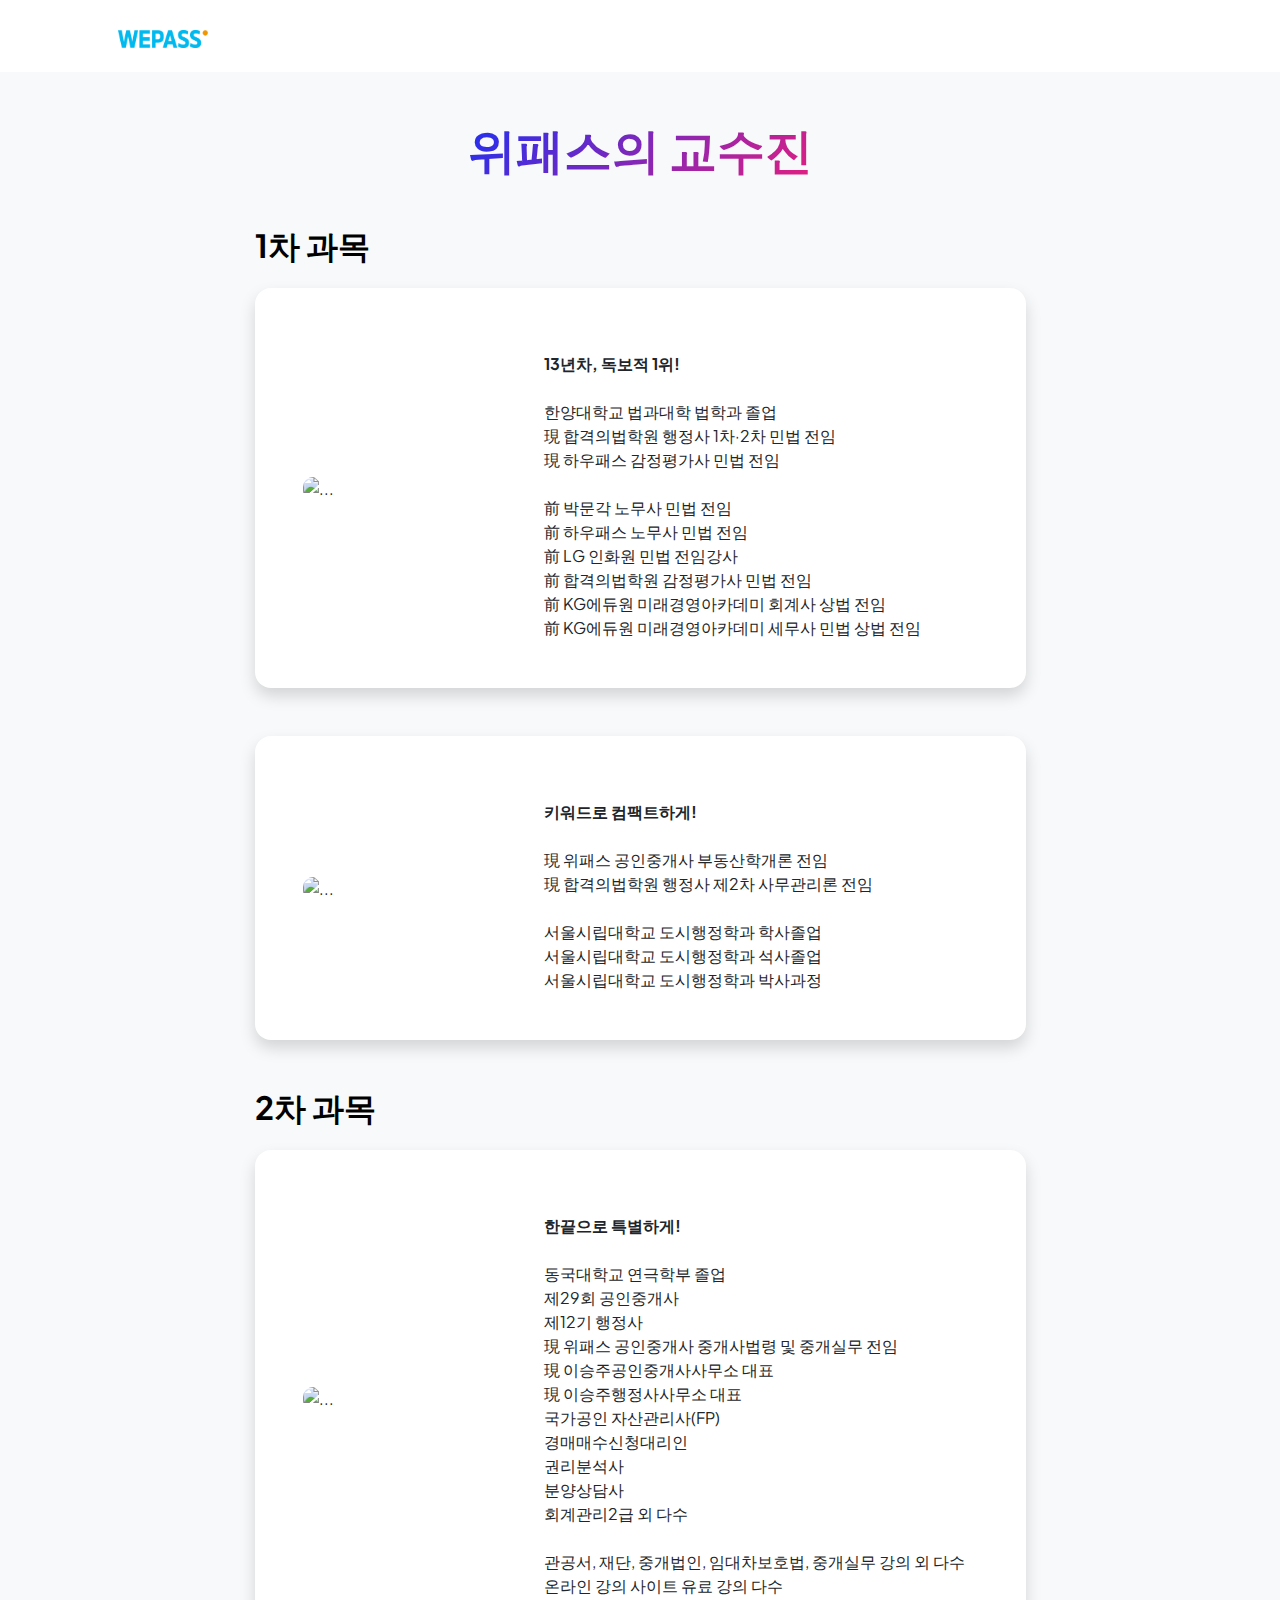
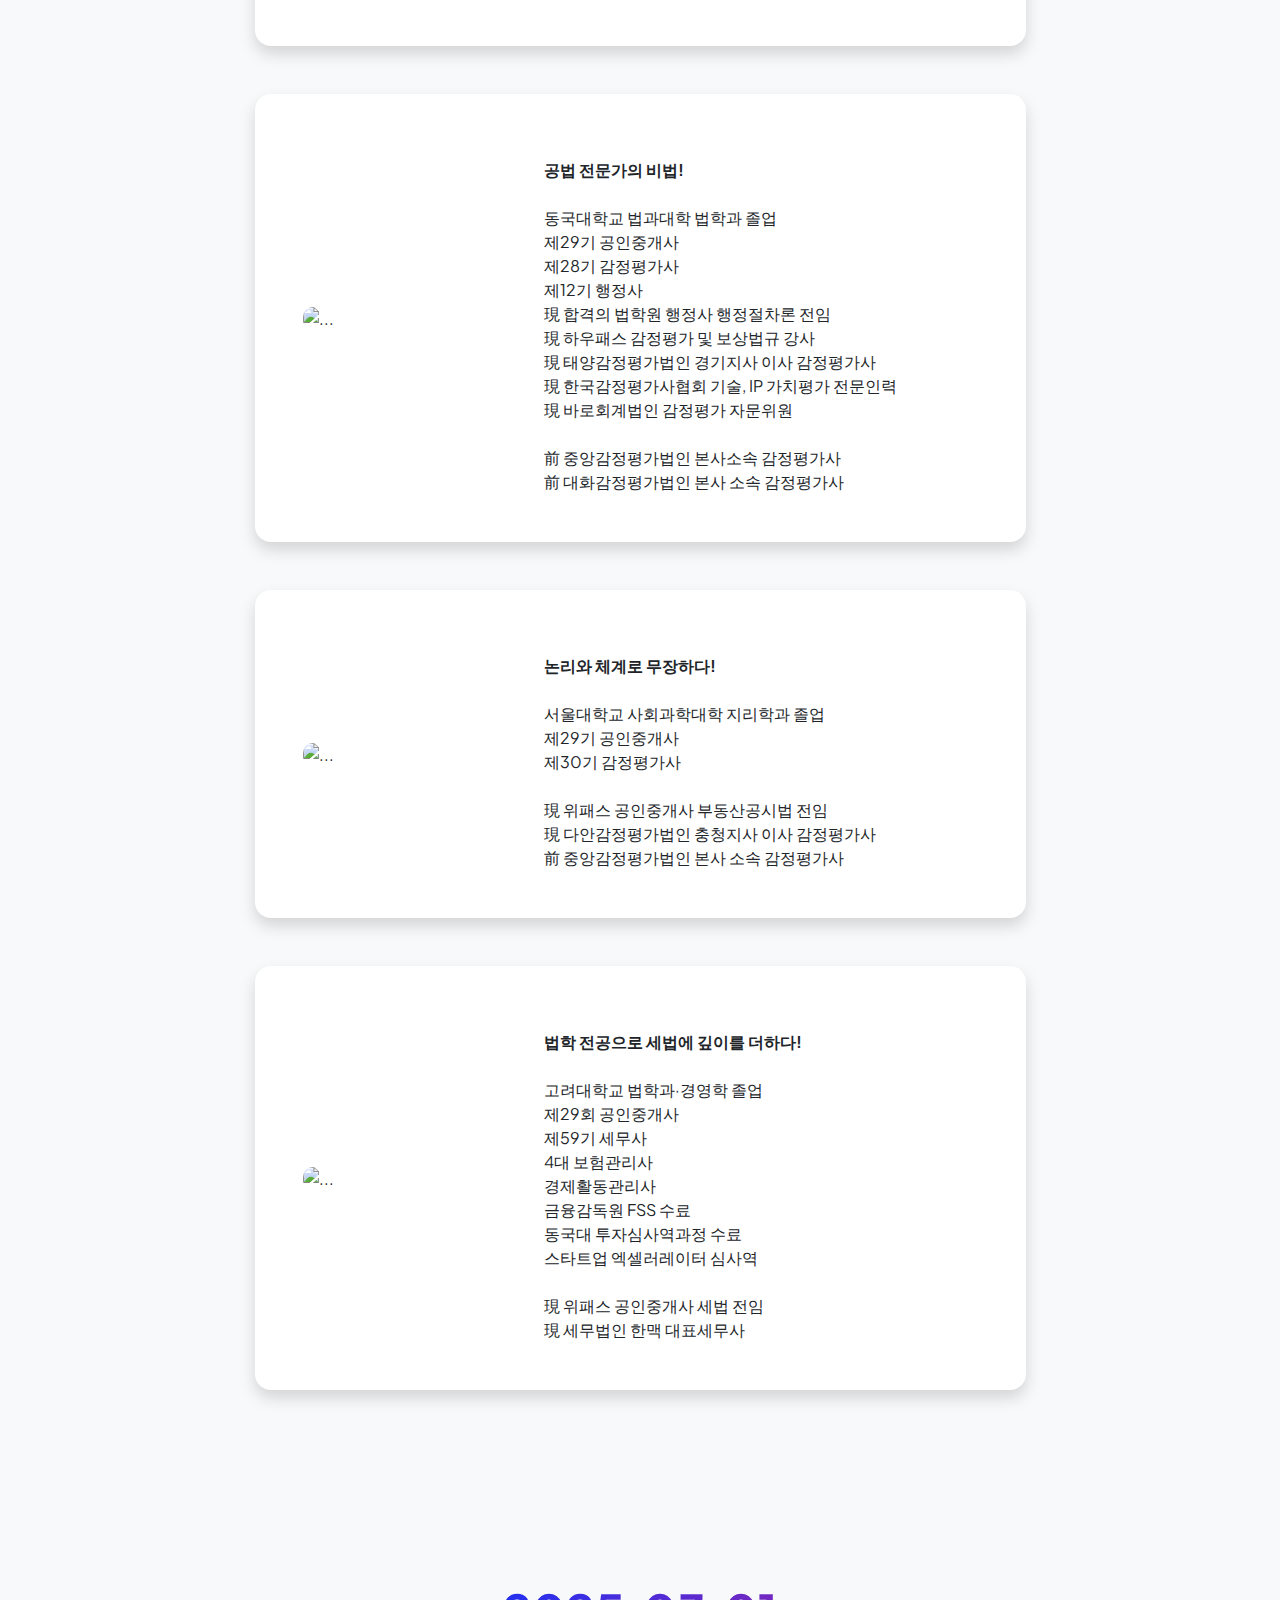
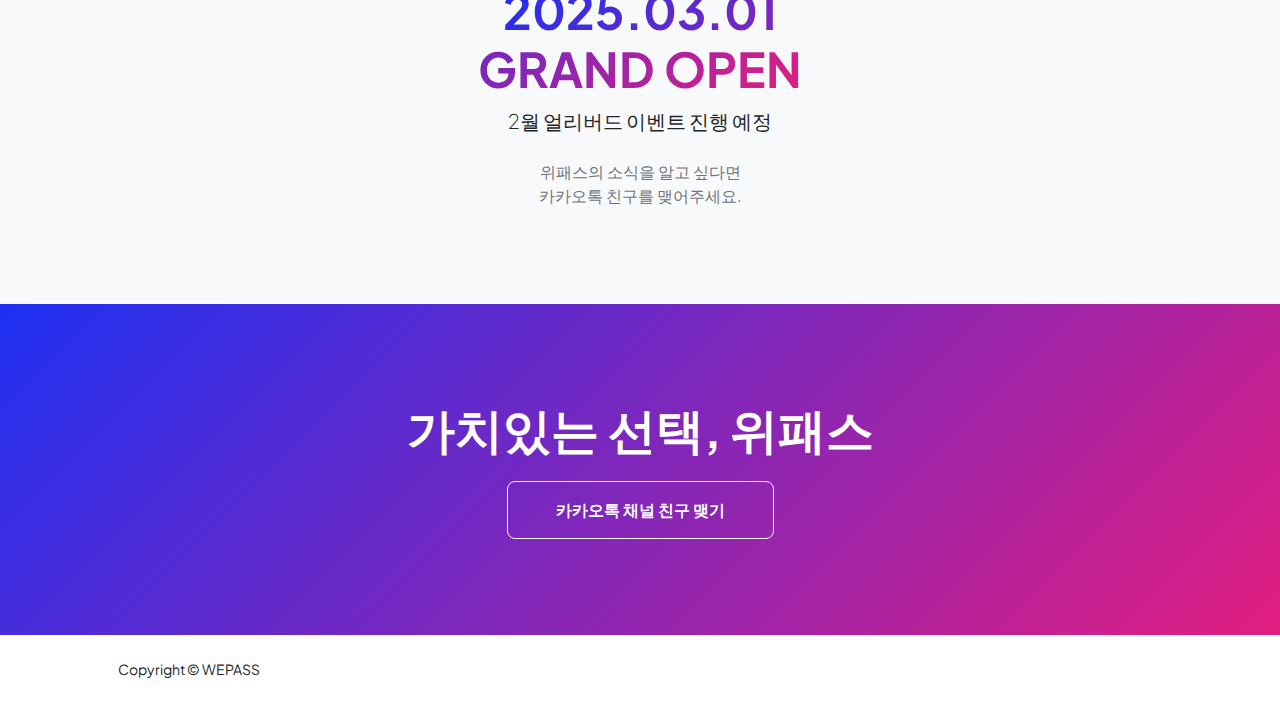
==== projects.html @ 242ecf9f "Add files via upload" ====
<!DOCTYPE html>
<html lang="en">
    <head>
        <meta charset="utf-8" />
        <meta name="viewport" content="width=device-width, initial-scale=1, shrink-to-fit=no" />
        <meta name="description" content="" />
        <meta name="author" content="" />
        <title>위패스 공인중개사  - 교수진</title>
        <!-- Favicon-->
        <link rel="icon" type="image/x-icon" href="assets/favicon.ico" />
        <!-- Custom Google font-->
        <link rel="preconnect" href="https://fonts.googleapis.com" />
        <link rel="preconnect" href="https://fonts.gstatic.com" crossorigin />
        <link href="https://fonts.googleapis.com/css2?family=Plus+Jakarta+Sans:wght@100;200;300;400;500;600;700;800;900&amp;display=swap" rel="stylesheet" />
        <!-- Bootstrap icons-->
        <link href="https://cdn.jsdelivr.net/npm/bootstrap-icons@1.8.1/font/bootstrap-icons.css" rel="stylesheet" />
        <!-- Core theme CSS (includes Bootstrap)-->
        <link href="css/styles.css" rel="stylesheet" />
    </head>
    <body class="d-flex flex-column h-100 bg-light">
        <main class="flex-shrink-0">
            <!-- Navigation-->
            <nav class="navbar navbar-expand-lg navbar-light bg-white py-3">
                <div class="container px-5">
                    <a class="navbar-brand" href="index.html"><img class="profile-img" style="width:10vh;" src="assets/logo.png" alt="WEPASS" /></a>
                 </div>
            </nav>
            <!-- Page Content-->
            <div class="container px-5 my-5">
                <div class="text-center mb-5">
                    <h1 class="display-5 fw-bolder mb-0"><span class="text-gradient d-inline">위패스의 교수진</span></h1>
                </div>
                <div class="row gx-5 justify-content-center">
                    <div class="col-lg-11 col-xl-9 col-xxl-8">
                        <!-- Experience Section-->
                        <section>
                            <div class="d-flex align-items-center justify-content-between mb-4">
                                <h2 class="text-primary fw-bolder mb-0"><span style="color:black;">1차 과목</span></h2>
                             </div>
                            <!-- Experience Card 1-->
                            <div class="card shadow border-0 rounded-4 mb-5">
                                <div class="card-body p-5">
                                    <div class="row align-items-center gx-5">
                                        <div class="col text-center text-lg-start mb-4 mb-lg-0">
						<a class="navbar-brand" href="https://blog.naver.com/wepass1/223716460496"><img class="col-lg-8" style="width:100%; border-radius:10px;" src="assets/1.png" alt="..." /></a>
                                        </div>
                                        <div class="col-lg-8" style="padding-top:1em;"><div><span style="font-weight:bold;">13년차, 독보적 1위!</span><br/><br/>

한양대학교 법과대학 법학과 졸업<br/>

現 합격의법학원 행정사 1차·2차 민법 전임<br/>

現 하우패스 감정평가사 민법 전임<br/>

​<br/>

前 박문각 노무사 민법 전임<br/>

前 하우패스 노무사 민법 전임<br/>

前 LG 인화원 민법 전임강사<br/>

前 합격의법학원 감정평가사 민법 전임<br/>

前 KG에듀원 미래경영아카데미 회계사 상법 전임<br/>

前 KG에듀원 미래경영아카데미 세무사 민법 상법 전임<br/>
</div></div>
                                    </div>
                                </div>
                            </div>
                            <!-- Experience Card 2-->
                            <div class="card shadow border-0 rounded-4 mb-5">
                                <div class="card-body p-5">
                                    <div class="row align-items-center gx-5">
                                        <div class="col text-center text-lg-start mb-4 mb-lg-0">
						<a class="navbar-brand" href="https://blog.naver.com/wepass1/223717579538"><img class="col-lg-8" style="width:100%; border-radius:10px;" src="assets/2.png" alt="..." /></a>
                                        </div>
                                        <div class="col-lg-8" style="padding-top:1em;"><div><span style="font-weight:bold;">키워드로 컴팩트하게!</span><br/><br/>

現 위패스 공인중개사 부동산학개론 전임<br/>

現 합격의법학원 행정사 제2차 사무관리론 전임<br/>

​<br/>

서울시립대학교 도시행정학과 학사졸업<br/>

서울시립대학교 도시행정학과 석사졸업<br/>

서울시립대학교 도시행정학과 박사과정<br/>
</div></div>
                                    </div>
                                </div>
                            </div>

			</section>
                        <!-- Education Section-->
                        <section>
                            <h2 class="text-secondary fw-bolder mb-4"><span style="color:black;">2차 과목</span></h2>
                            <!-- Education Card 3-->
                                                        <div class="card shadow border-0 rounded-4 mb-5">
                                <div class="card-body p-5">
                                    <div class="row align-items-center gx-5">
                                        <div class="col text-center text-lg-start mb-4 mb-lg-0">
						<a class="navbar-brand" href="https://blog.naver.com/wepass1/223724054515"><img class="col-lg-8" style="width:100%; border-radius:10px;" src="assets/3.png" alt="..." /></a>
                                       </div>
                                        <div class="col-lg-8" style="padding-top:1em; margin:auto;"><div><span style="font-weight:bold;">한끝으로 특별하게!</span><br/><br/>

동국대학교 연극학부 졸업<br/>
제29회 공인중개사<br/>
제12기 행정사<br/>
​現 위패스 공인중개사 중개사법령 및 중개실무 전임<br/>
現 이승주공인중개사사무소 대표<br/>
現 이승주행정사사무소 대표<br/>
국가공인 자산관리사(FP)<br/>
경매매수신청대리인<br/>
권리분석사<br/>
분양상담사<br/>
회계관리2급 외 다수<br/>
<br/>
관공서, 재단, 중개법인, 임대차보호법, 중개실무 강의 외 다수<br/>
온라인 강의 사이트 유료 강의 다수<br/>
</div></div>
                                    </div>
                                </div>
                            </div>

                            <!-- Education Card 4-->
                                                       <div class="card shadow border-0 rounded-4 mb-5">
                                <div class="card-body p-5">
                                    <div class="row align-items-center gx-5">
                                        <div class="col text-center text-lg-start mb-4 mb-lg-0">
						<a class="navbar-brand" href="https://blog.naver.com/wepass1/223724667211"><img class="col-lg-8" style="width:100%; border-radius:10px;" src="assets/4.png" alt="..." /></a>
                                       </div>
                                        <div class="col-lg-8" style="padding-top:1em; margin:auto;"><div><span style="font-weight:bold;">공법 전문가의 비법!</span><br/><br/>
동국대학교 법과대학 법학과 졸업<br/>
제29기 공인중개사<br/>
제28기 감정평가사<br/>
제12기 행정사<br/>
現 합격의 법학원 행정사 행정절차론 전임<br/>
現 하우패스 감정평가 및 보상법규 강사<br/>
現 태양감정평가법인 경기지사 이사 감정평가사<br/>
現 한국감정평가사협회 기술, IP 가치평가 전문인력<br/>
現 바로회계법인 감정평가 자문위원<br/>
<br/>
前 중앙감정평가법인 본사소속 감정평가사<br/>
前 대화감정평가법인 본사 소속 감정평가사<br/>
</div></div>
                                    </div>
                                </div>
                            </div>

				<!-- Education Card 5-->
                                                        <div class="card shadow border-0 rounded-4 mb-5">
                                <div class="card-body p-5">
                                    <div class="row align-items-center gx-5">
                                        <div class="col text-center text-lg-start mb-4 mb-lg-0">
						<a class="navbar-brand" href="https://blog.naver.com/wepass1/223710512218"><img class="col-lg-8" style="width:100%; border-radius:10px;" src="assets/5.png" alt="..." /></a>
                                        </div>
                                        <div class="col-lg-8" style="padding-top:1em; margin:auto;"><div><span style="font-weight:bold;">논리와 체계로 무장하다!</span><br/><br/>

서울대학교 사회과학대학 지리학과 졸업<br/>
제29기 공인중개사<br/>
제30기 감정평가사<br/>
<br/>
現 위패스 공인중개사 부동산공시법 전임<br/>
現 다안감정평가법인 충청지사 이사 감정평가사<br/>
前 중앙감정평가법인 본사 소속 감정평가사<br/>
</div></div>
                                    </div>
                                </div>
                            </div>

                            <!-- Education Card 6-->
                            <div class="card shadow border-0 rounded-4 mb-5">
                                <div class="card-body p-5">
                                    <div class="row align-items-center gx-5">
                                        <div class="col text-center text-lg-start mb-4 mb-lg-0">
						<a class="navbar-brand" href="https://blog.naver.com/wepass1/223710512218"><img class="col-lg-8" style="width:100%; border-radius:10px;" src="assets/6.png" alt="..." /></a>
                                        </div>
                                        <div class="col-lg-8" style="padding-top:1em;"><div><span style="font-weight:bold;">법학 전공으로 세법에 깊이를 더하다!</span><br/><br/>
고려대학교 법학과·경영학 졸업<br/>
제29회 공인중개사<br/>
제59기 세무사<br/>
4대 보험관리사<br/>
경제활동관리사<br/>
금융감독원 FSS 수료<br/>
동국대 투자심사역과정 수료<br/>
스타트업 엑셀러레이터 심사역<br/>
<br/>
現 위패스 공인중개사 세법 전임<br/>
現 세무법인 한맥 대표세무사<br/>
</div></div>
                                    </div>
                                </div>
                            </div>

</main>
			<!-- About Section-->
			<section class="bg-light py-5">
				<div class="container px-5">
					<div class="row gx-5 justify-content-center">
						<div class="col-xxl-8">
							<div class="text-center my-5">
								<h2 class="display-5 fw-bolder">
									<span class="text-gradient d-inline">
										2025.03.01<br />
										GRAND OPEN
									</span>
								</h2>
								<p class="lead fw-light mb-4">2월 얼리버드 이벤트 진행 예정</p>
								<p class="text-muted">
									위패스의 소식을 알고 싶다면<br />
									카카오톡 친구를 맺어주세요.
								</p>
							</div>
						</div>
					</div>
				</div>
			</section>
			</section>
			<!-- Call to action section-->
			<section class="py-5 bg-gradient-primary-to-secondary text-white">
				<div class="container px-5 my-5">
					<div class="text-center">
						<h2 class="display-4 fw-bolder mb-4">가치있는 선택, 위패스</h2>
						<a class="btn btn-outline-light btn-lg px-5 py-3 fs-6 fw-bolder" href="https://pf.kakao.com/_xgbrjn">카카오톡 채널 친구 맺기</a>
					</div>
				</div>
			</section>

        <!-- Footer-->
        <footer class="bg-white py-4 mt-auto">
            <div class="container px-5">
                <div class="row align-items-center justify-content-between flex-column flex-sm-row">
                    <div class="col-auto"><div class="small m-0">Copyright &copy; WEPASS</div></div>
                    </div>
            </div>
        </footer>
        <!-- Bootstrap core JS-->
        <script src="https://cdn.jsdelivr.net/npm/bootstrap@5.2.3/dist/js/bootstrap.bundle.min.js"></script>
        <!-- Core theme JS-->
        <script src="js/scripts.js"></script>
    </body>
</html>
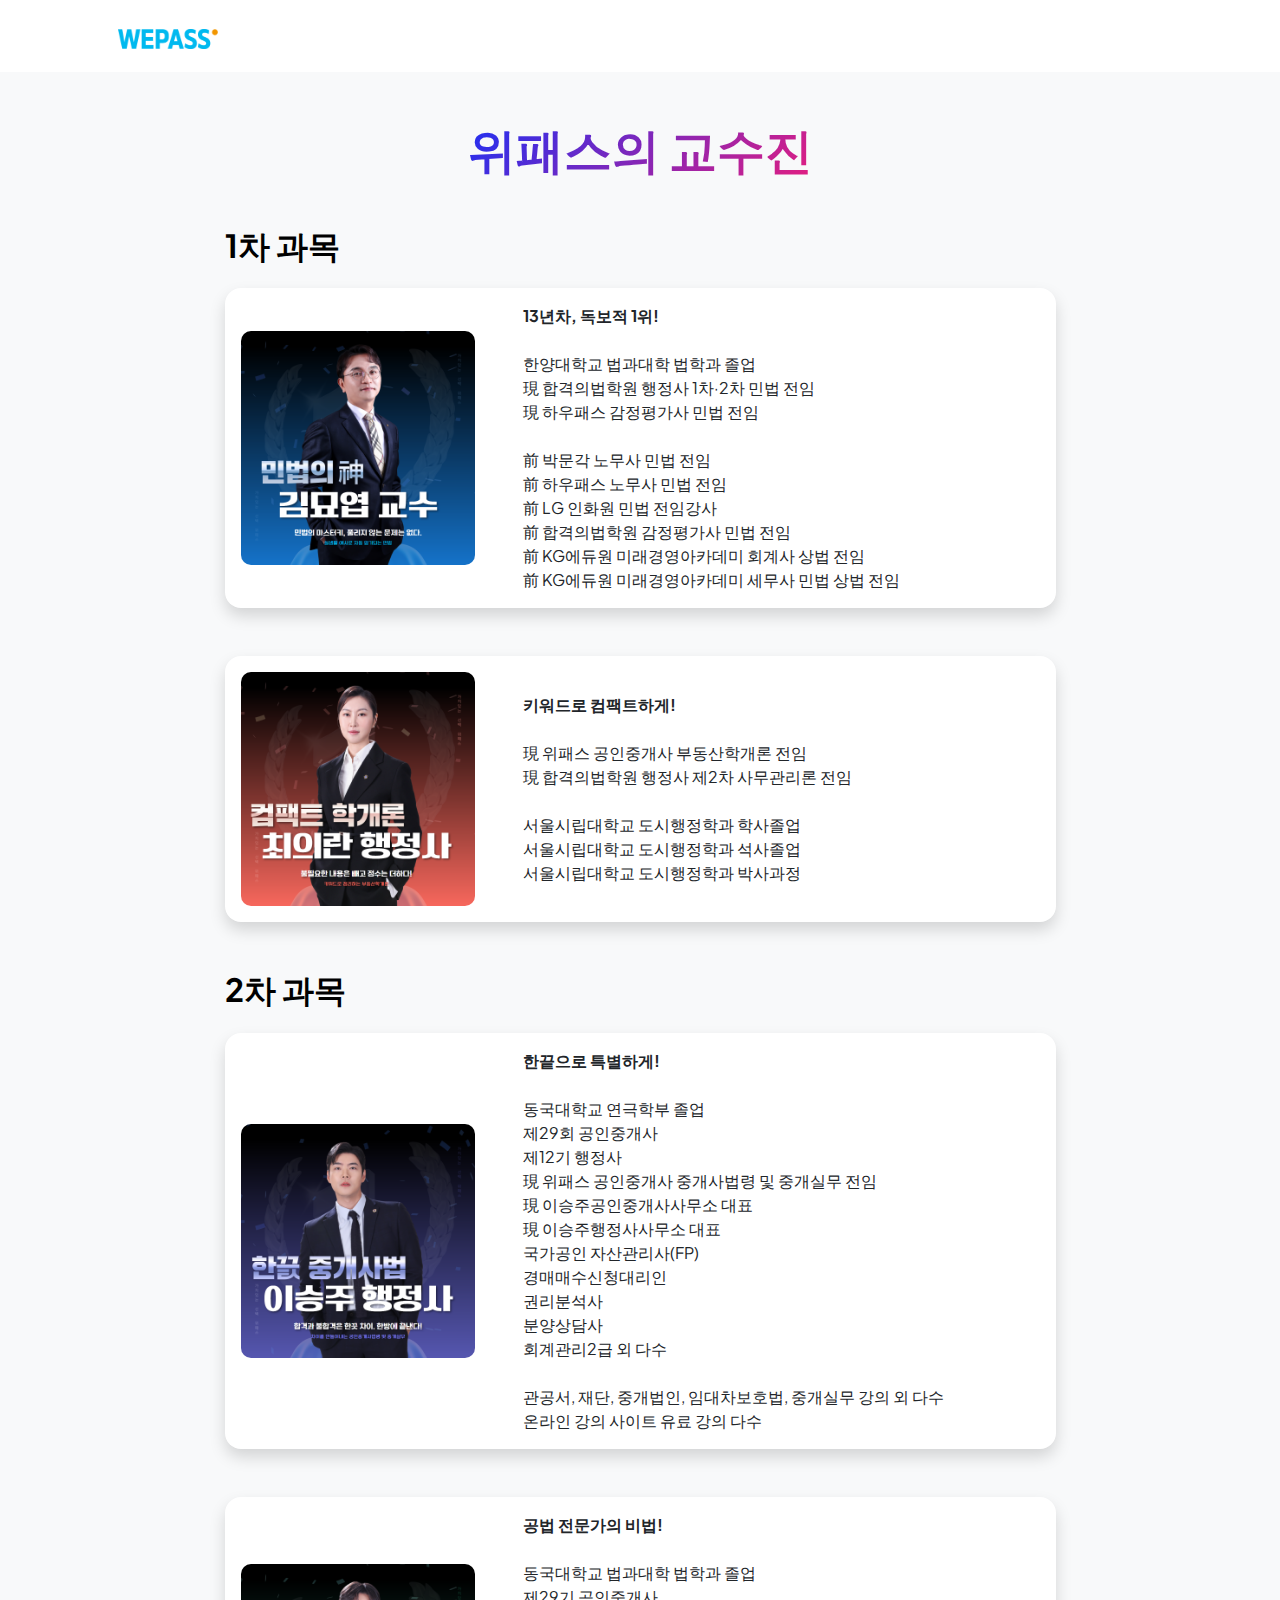
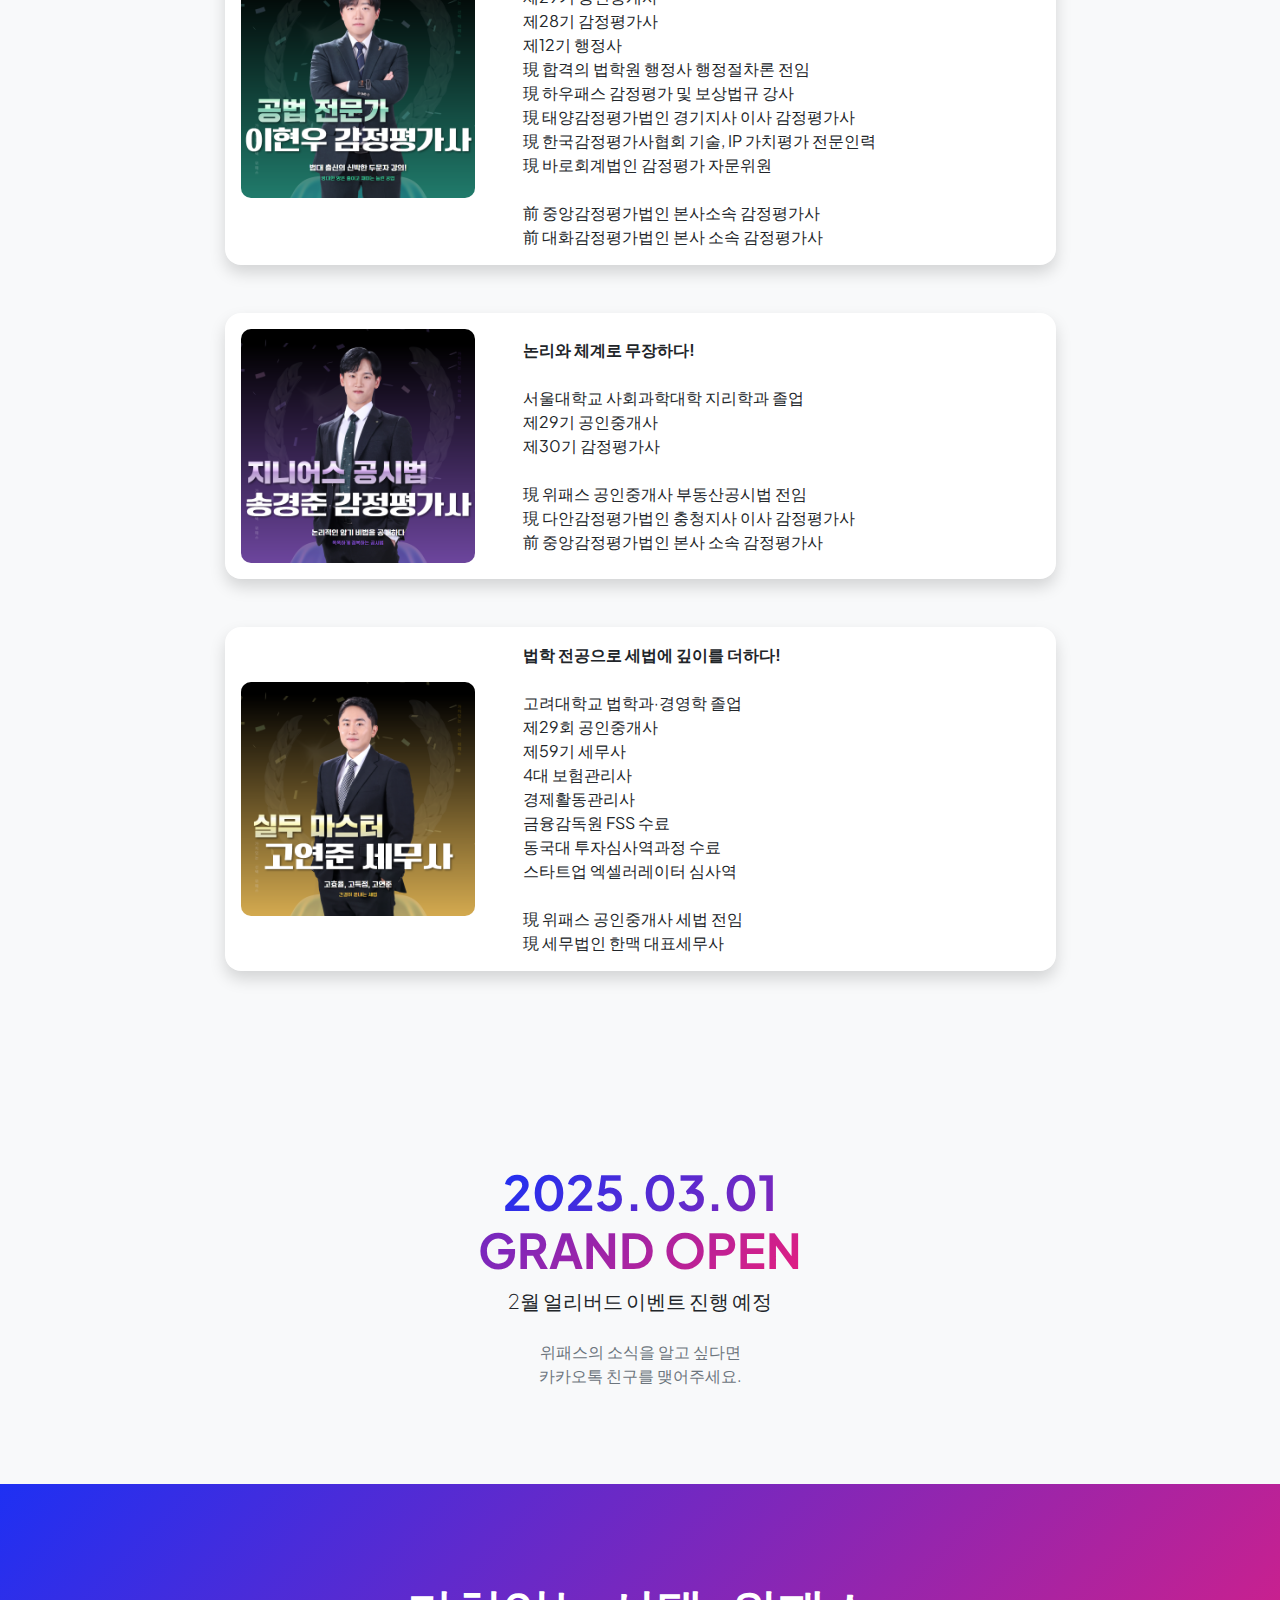
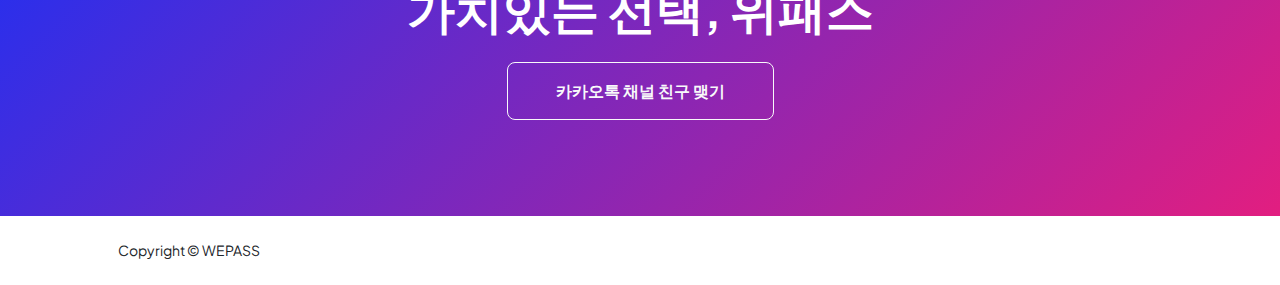
==== commit b13ef9bb: "Update projects.html" ====
--- a/projects.html
+++ b/projects.html
@@ -22,11 +22,11 @@
             <!-- Navigation-->
             <nav class="navbar navbar-expand-lg navbar-light bg-white py-3">
                 <div class="container px-5">
-                    <a class="navbar-brand" href="index.html"><img class="profile-img" style="width:10vh;" src="assets/logo.png" alt="WEPASS" /></a>
+                    <a class="navbar-brand" href="index.html"><img class="profile-img" style="width:100px;" src="assets/logo.png" alt="WEPASS" /></a>
                  </div>
             </nav>
             <!-- Page Content-->
-            <div class="container px-5 my-5">
+            <div class="container px-2 my-5">
                 <div class="text-center mb-5">
                     <h1 class="display-5 fw-bolder mb-0"><span class="text-gradient d-inline">위패스의 교수진</span></h1>
                 </div>
@@ -39,12 +39,12 @@
                              </div>
                             <!-- Experience Card 1-->
                             <div class="card shadow border-0 rounded-4 mb-5">
-                                <div class="card-body p-5">
-                                    <div class="row align-items-center gx-5">
-                                        <div class="col text-center text-lg-start mb-4 mb-lg-0">
+                                <div class="card-body p-3">
+                                    <div class="row align-items-center gx-5">
+                                        <div class="col text-center text-lg-start mb-4 mb-lg-0" >
 						<a class="navbar-brand" href="https://blog.naver.com/wepass1/223716460496"><img class="col-lg-8" style="width:100%; border-radius:10px;" src="assets/1.png" alt="..." /></a>
                                         </div>
-                                        <div class="col-lg-8" style="padding-top:1em;"><div><span style="font-weight:bold;">13년차, 독보적 1위!</span><br/><br/>
+                                        <div class="col-lg-8"><div><span style="font-weight:bold;">13년차, 독보적 1위!</span><br/><br/>
 
 한양대학교 법과대학 법학과 졸업<br/>
 
@@ -71,12 +71,12 @@
                             </div>
                             <!-- Experience Card 2-->
                             <div class="card shadow border-0 rounded-4 mb-5">
-                                <div class="card-body p-5">
+                                <div class="card-body p-3">
                                     <div class="row align-items-center gx-5">
                                         <div class="col text-center text-lg-start mb-4 mb-lg-0">
 						<a class="navbar-brand" href="https://blog.naver.com/wepass1/223717579538"><img class="col-lg-8" style="width:100%; border-radius:10px;" src="assets/2.png" alt="..." /></a>
                                         </div>
-                                        <div class="col-lg-8" style="padding-top:1em;"><div><span style="font-weight:bold;">키워드로 컴팩트하게!</span><br/><br/>
+                                        <div class="col-lg-8"><div><span style="font-weight:bold;">키워드로 컴팩트하게!</span><br/><br/>
 
 現 위패스 공인중개사 부동산학개론 전임<br/>
 
@@ -100,12 +100,12 @@
                             <h2 class="text-secondary fw-bolder mb-4"><span style="color:black;">2차 과목</span></h2>
                             <!-- Education Card 3-->
                                                         <div class="card shadow border-0 rounded-4 mb-5">
-                                <div class="card-body p-5">
+                                <div class="card-body p-3">
                                     <div class="row align-items-center gx-5">
                                         <div class="col text-center text-lg-start mb-4 mb-lg-0">
 						<a class="navbar-brand" href="https://blog.naver.com/wepass1/223724054515"><img class="col-lg-8" style="width:100%; border-radius:10px;" src="assets/3.png" alt="..." /></a>
                                        </div>
-                                        <div class="col-lg-8" style="padding-top:1em; margin:auto;"><div><span style="font-weight:bold;">한끝으로 특별하게!</span><br/><br/>
+                                        <div class="col-lg-8"><div><span style="font-weight:bold;">한끝으로 특별하게!</span><br/><br/>
 
 동국대학교 연극학부 졸업<br/>
 제29회 공인중개사<br/>
@@ -128,12 +128,12 @@
 
                             <!-- Education Card 4-->
                                                        <div class="card shadow border-0 rounded-4 mb-5">
-                                <div class="card-body p-5">
+                                <div class="card-body p-3">
                                     <div class="row align-items-center gx-5">
                                         <div class="col text-center text-lg-start mb-4 mb-lg-0">
 						<a class="navbar-brand" href="https://blog.naver.com/wepass1/223724667211"><img class="col-lg-8" style="width:100%; border-radius:10px;" src="assets/4.png" alt="..." /></a>
                                        </div>
-                                        <div class="col-lg-8" style="padding-top:1em; margin:auto;"><div><span style="font-weight:bold;">공법 전문가의 비법!</span><br/><br/>
+                                        <div class="col-lg-8"><div><span style="font-weight:bold;">공법 전문가의 비법!</span><br/><br/>
 동국대학교 법과대학 법학과 졸업<br/>
 제29기 공인중개사<br/>
 제28기 감정평가사<br/>
@@ -153,12 +153,12 @@
 
 				<!-- Education Card 5-->
                                                         <div class="card shadow border-0 rounded-4 mb-5">
-                                <div class="card-body p-5">
+                                <div class="card-body p-3">
                                     <div class="row align-items-center gx-5">
                                         <div class="col text-center text-lg-start mb-4 mb-lg-0">
 						<a class="navbar-brand" href="https://blog.naver.com/wepass1/223710512218"><img class="col-lg-8" style="width:100%; border-radius:10px;" src="assets/5.png" alt="..." /></a>
                                         </div>
-                                        <div class="col-lg-8" style="padding-top:1em; margin:auto;"><div><span style="font-weight:bold;">논리와 체계로 무장하다!</span><br/><br/>
+                                        <div class="col-lg-8" ><div><span style="font-weight:bold;">논리와 체계로 무장하다!</span><br/><br/>
 
 서울대학교 사회과학대학 지리학과 졸업<br/>
 제29기 공인중개사<br/>
@@ -174,12 +174,12 @@
 
                             <!-- Education Card 6-->
                             <div class="card shadow border-0 rounded-4 mb-5">
-                                <div class="card-body p-5">
+                                <div class="card-body p-3">
                                     <div class="row align-items-center gx-5">
                                         <div class="col text-center text-lg-start mb-4 mb-lg-0">
 						<a class="navbar-brand" href="https://blog.naver.com/wepass1/223710512218"><img class="col-lg-8" style="width:100%; border-radius:10px;" src="assets/6.png" alt="..." /></a>
                                         </div>
-                                        <div class="col-lg-8" style="padding-top:1em;"><div><span style="font-weight:bold;">법학 전공으로 세법에 깊이를 더하다!</span><br/><br/>
+                                        <div class="col-lg-8"><div><span style="font-weight:bold;">법학 전공으로 세법에 깊이를 더하다!</span><br/><br/>
 고려대학교 법학과·경영학 졸업<br/>
 제29회 공인중개사<br/>
 제59기 세무사<br/>
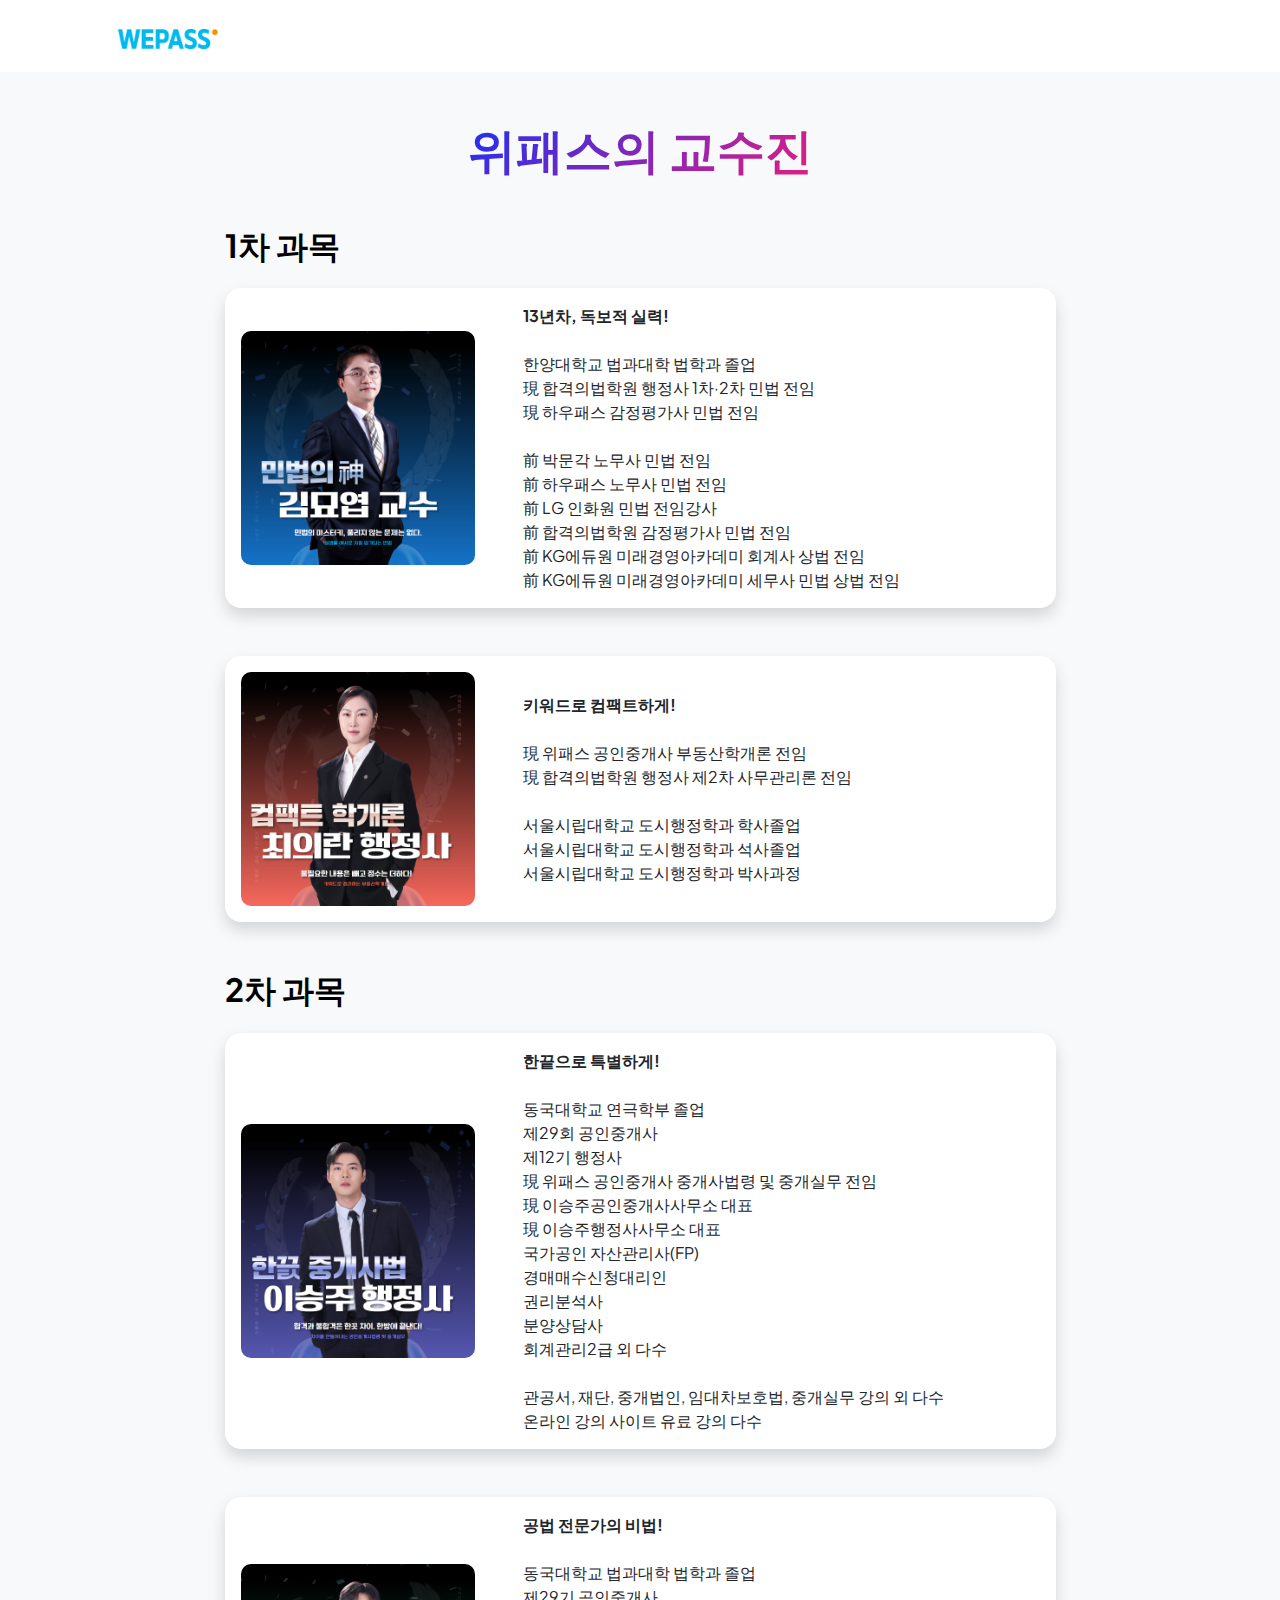
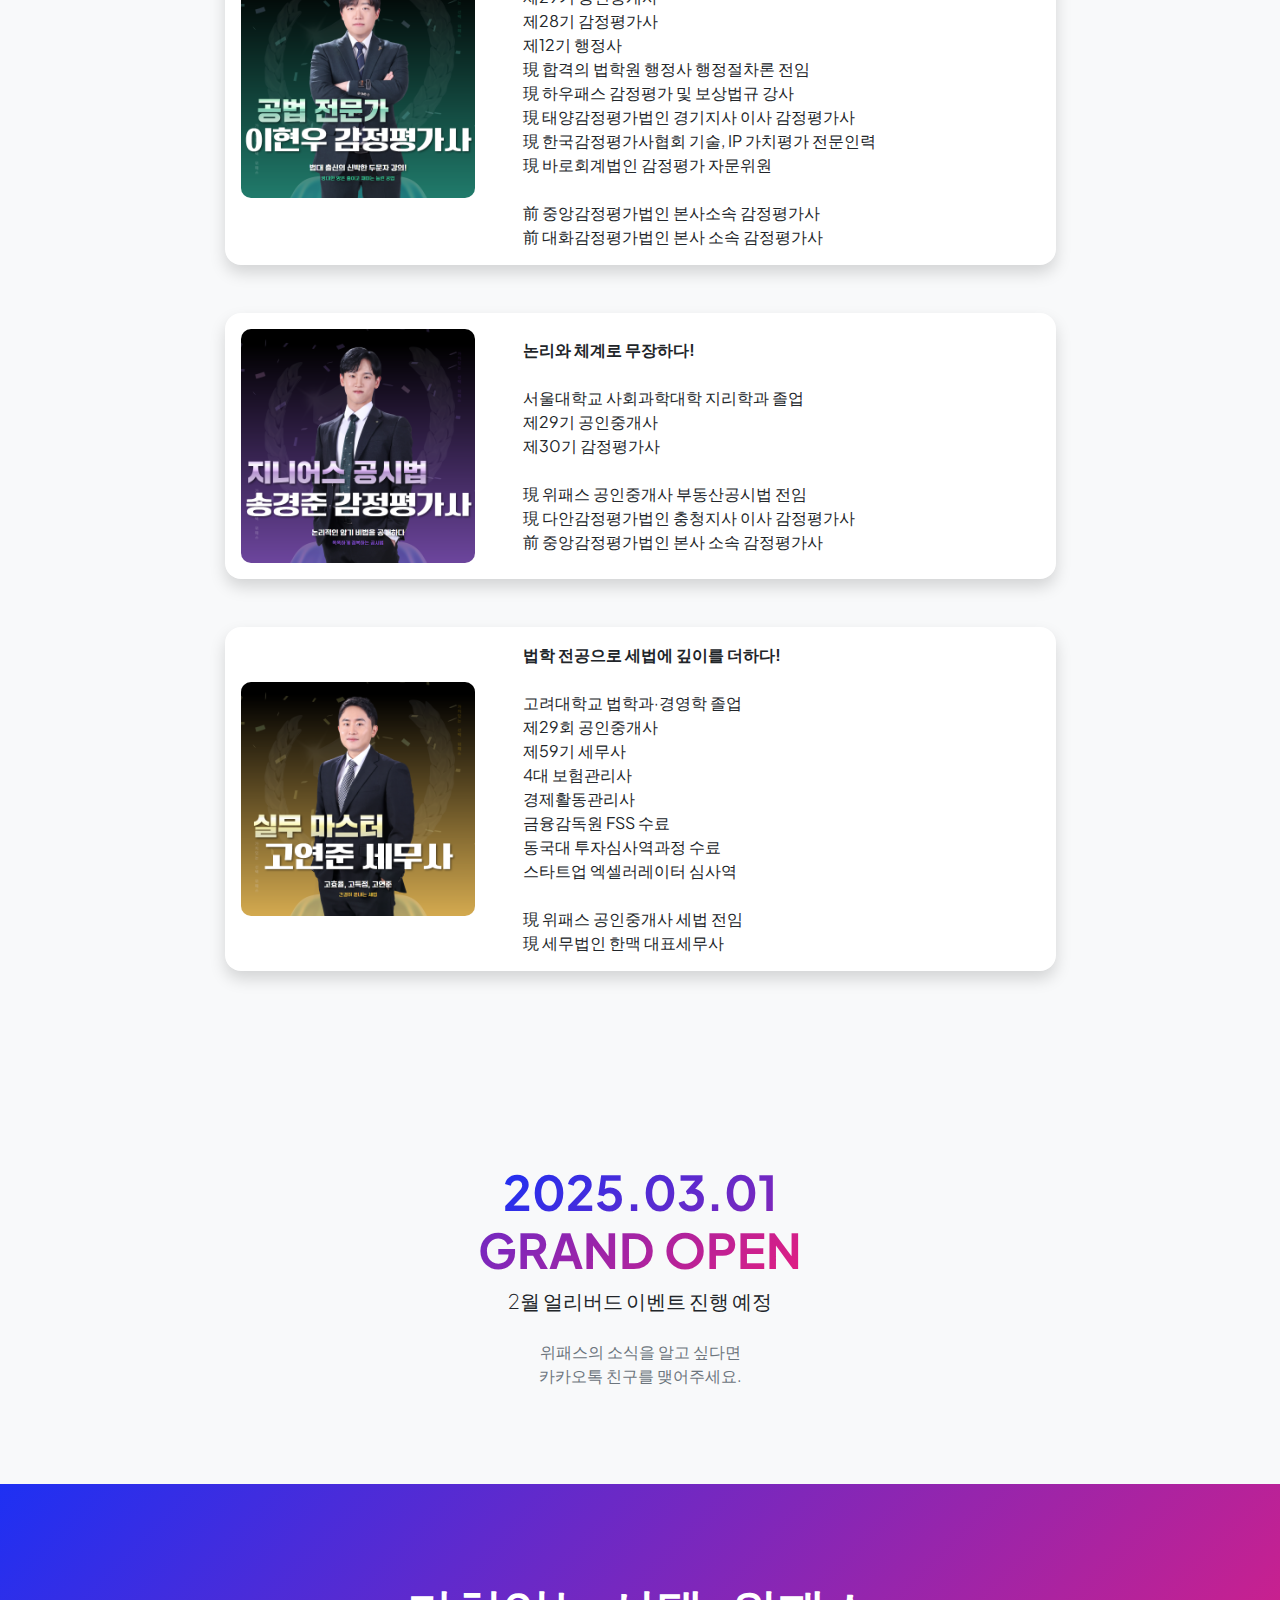
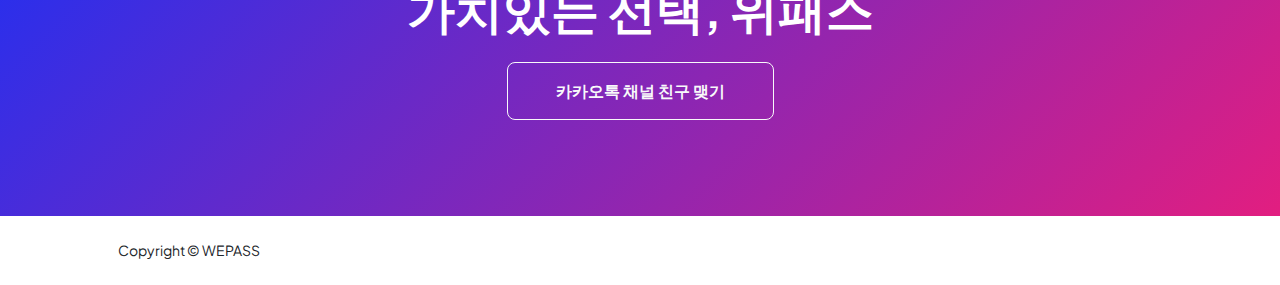
==== commit 4037e654: "Update projects.html" ====
--- a/projects.html
+++ b/projects.html
@@ -42,9 +42,9 @@
                                 <div class="card-body p-3">
                                     <div class="row align-items-center gx-5">
                                         <div class="col text-center text-lg-start mb-4 mb-lg-0" >
-						<a class="navbar-brand" href="https://blog.naver.com/wepass1/223716460496"><img class="col-lg-8" style="width:100%; border-radius:10px;" src="assets/1.png" alt="..." /></a>
-                                        </div>
-                                        <div class="col-lg-8"><div><span style="font-weight:bold;">13년차, 독보적 1위!</span><br/><br/>
+						<a class="navbar-brand" href="https://youtu.be/8TSNyWvG4LI?si=whwIjBsb_DcNNSyj"><img class="col-lg-8" style="width:100%; border-radius:10px;" src="assets/1.png" alt="..." /></a>
+                                        </div>
+                                        <div class="col-lg-8"><div><span style="font-weight:bold;">13년차, 독보적 실력!</span><br/><br/>
 
 한양대학교 법과대학 법학과 졸업<br/>
 
@@ -74,7 +74,7 @@
                                 <div class="card-body p-3">
                                     <div class="row align-items-center gx-5">
                                         <div class="col text-center text-lg-start mb-4 mb-lg-0">
-						<a class="navbar-brand" href="https://blog.naver.com/wepass1/223717579538"><img class="col-lg-8" style="width:100%; border-radius:10px;" src="assets/2.png" alt="..." /></a>
+						<a class="navbar-brand" href="https://youtu.be/_EjsX0vBxjg?si=1ht73JF7teDAW8g5"><img class="col-lg-8" style="width:100%; border-radius:10px;" src="assets/2.png" alt="..." /></a>
                                         </div>
                                         <div class="col-lg-8"><div><span style="font-weight:bold;">키워드로 컴팩트하게!</span><br/><br/>
 
@@ -103,7 +103,7 @@
                                 <div class="card-body p-3">
                                     <div class="row align-items-center gx-5">
                                         <div class="col text-center text-lg-start mb-4 mb-lg-0">
-						<a class="navbar-brand" href="https://blog.naver.com/wepass1/223724054515"><img class="col-lg-8" style="width:100%; border-radius:10px;" src="assets/3.png" alt="..." /></a>
+						<a class="navbar-brand" href="https://youtu.be/KTA5gavRssA?si=agRp_Cg_HA0YrkCO"><img class="col-lg-8" style="width:100%; border-radius:10px;" src="assets/3.png" alt="..." /></a>
                                        </div>
                                         <div class="col-lg-8"><div><span style="font-weight:bold;">한끝으로 특별하게!</span><br/><br/>
 
@@ -131,7 +131,7 @@
                                 <div class="card-body p-3">
                                     <div class="row align-items-center gx-5">
                                         <div class="col text-center text-lg-start mb-4 mb-lg-0">
-						<a class="navbar-brand" href="https://blog.naver.com/wepass1/223724667211"><img class="col-lg-8" style="width:100%; border-radius:10px;" src="assets/4.png" alt="..." /></a>
+						<a class="navbar-brand" href="https://youtu.be/V3G0p_vwHdg?si=AuFyMXiVLOksI-O9"><img class="col-lg-8" style="width:100%; border-radius:10px;" src="assets/4.png" alt="..." /></a>
                                        </div>
                                         <div class="col-lg-8"><div><span style="font-weight:bold;">공법 전문가의 비법!</span><br/><br/>
 동국대학교 법과대학 법학과 졸업<br/>
@@ -156,7 +156,7 @@
                                 <div class="card-body p-3">
                                     <div class="row align-items-center gx-5">
                                         <div class="col text-center text-lg-start mb-4 mb-lg-0">
-						<a class="navbar-brand" href="https://blog.naver.com/wepass1/223710512218"><img class="col-lg-8" style="width:100%; border-radius:10px;" src="assets/5.png" alt="..." /></a>
+						<a class="navbar-brand" href="https://youtu.be/cv2d4fF9Vho?si=DEsyBA9YiMOiJMvz"><img class="col-lg-8" style="width:100%; border-radius:10px;" src="assets/5.png" alt="..." /></a>
                                         </div>
                                         <div class="col-lg-8" ><div><span style="font-weight:bold;">논리와 체계로 무장하다!</span><br/><br/>
 
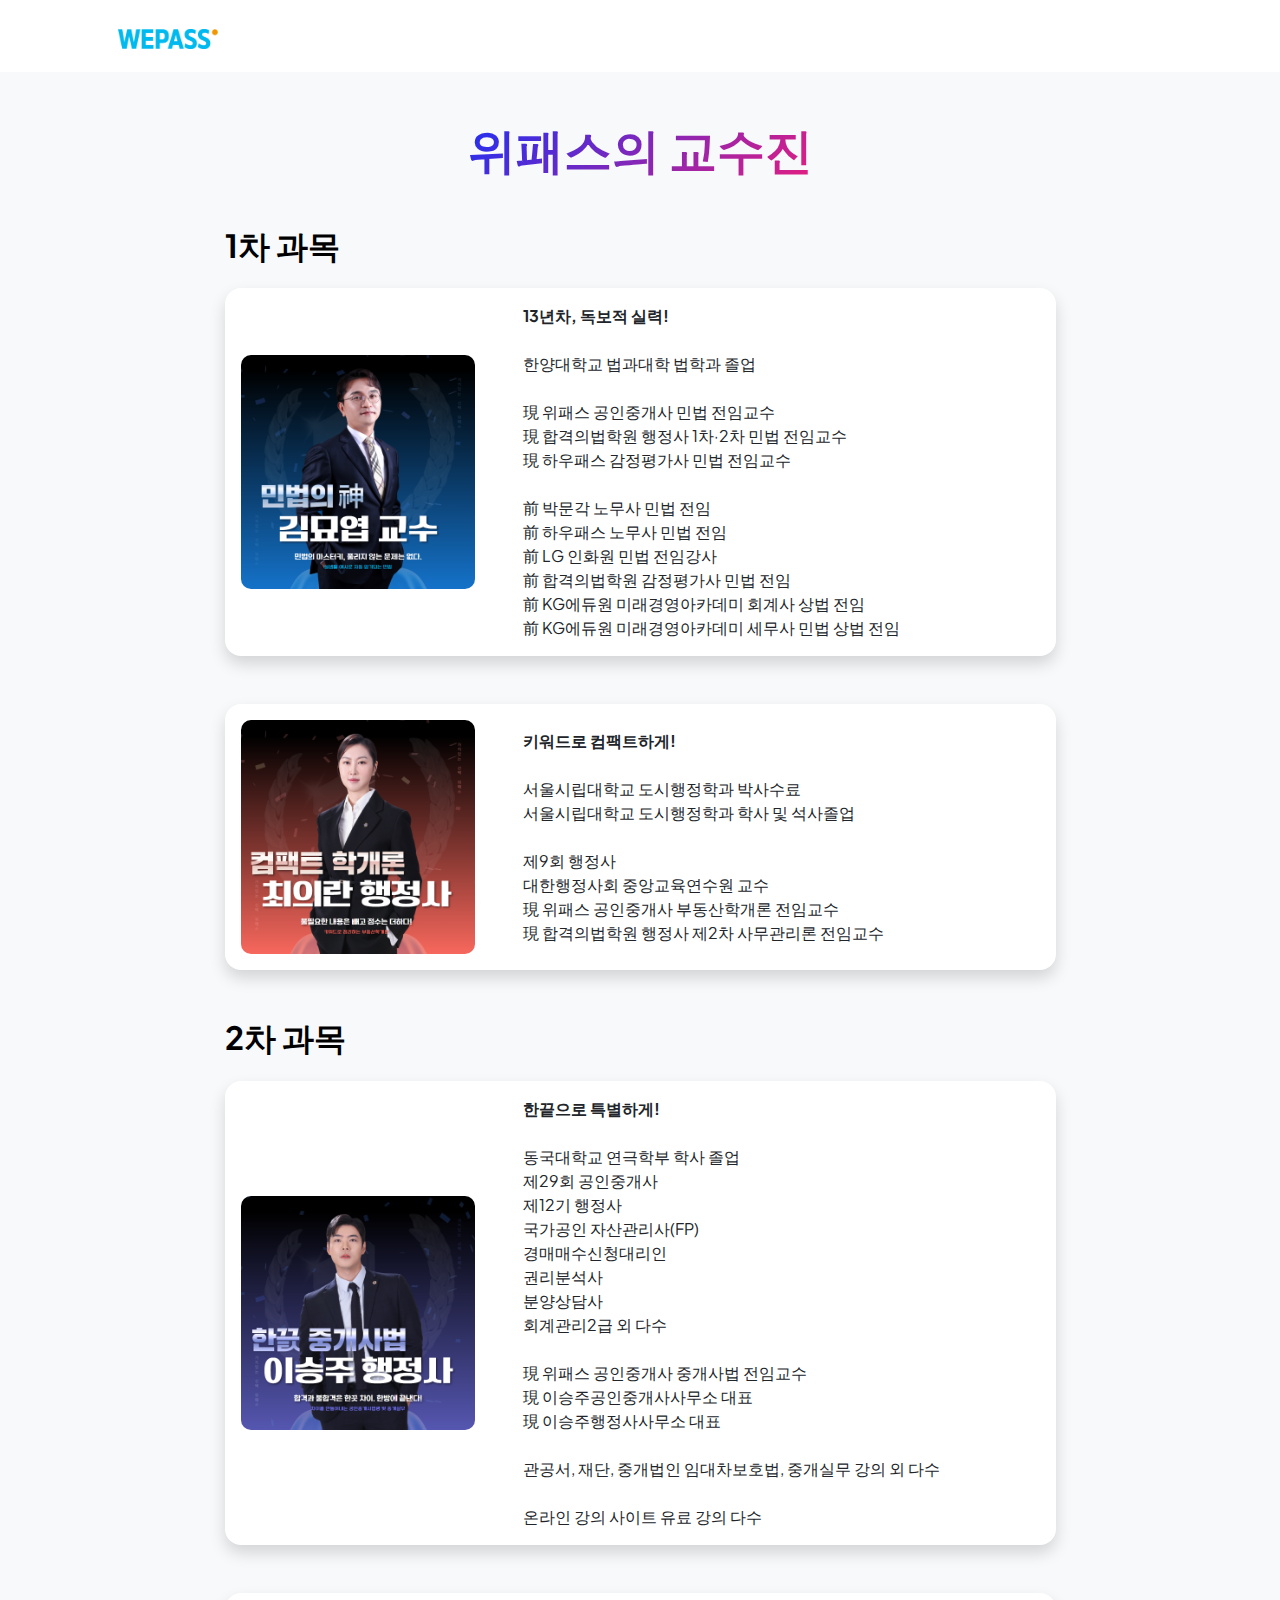
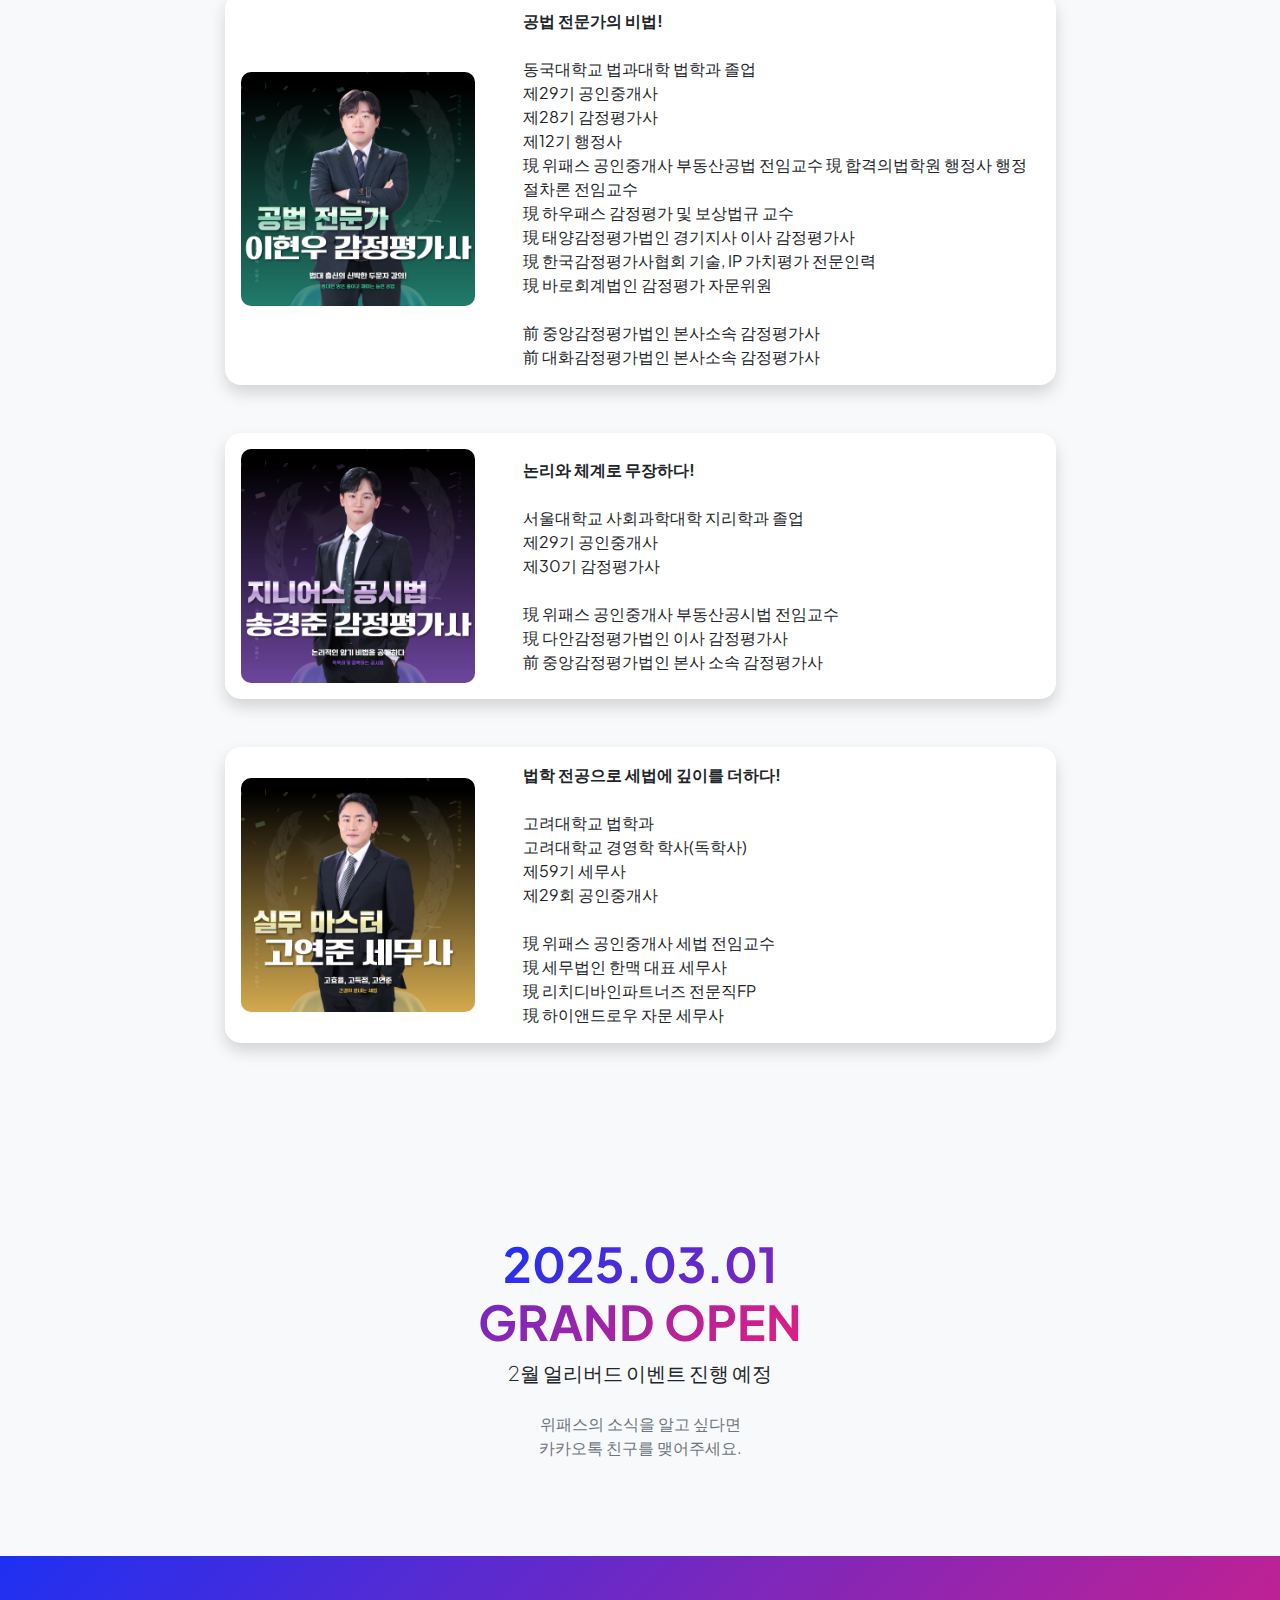
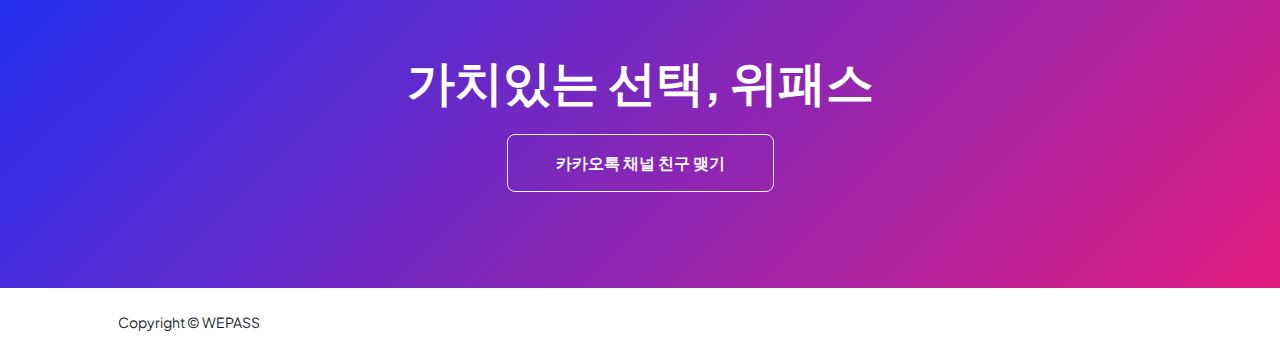
==== commit 4ca66794: "Update projects.html" ====
--- a/projects.html
+++ b/projects.html
@@ -45,25 +45,17 @@
 						<a class="navbar-brand" href="https://youtu.be/8TSNyWvG4LI?si=whwIjBsb_DcNNSyj"><img class="col-lg-8" style="width:100%; border-radius:10px;" src="assets/1.png" alt="..." /></a>
                                         </div>
                                         <div class="col-lg-8"><div><span style="font-weight:bold;">13년차, 독보적 실력!</span><br/><br/>
-
 한양대학교 법과대학 법학과 졸업<br/>
-
-現 합격의법학원 행정사 1차·2차 민법 전임<br/>
-
-現 하우패스 감정평가사 민법 전임<br/>
-
-​<br/>
-
+<br/>
+現 위패스 공인중개사 민법 전임교수<br/>
+現 합격의법학원 행정사 1차·2차 민법 전임교수<br/>
+現 하우패스 감정평가사 민법 전임교수<br/>
+<br/>
 前 박문각 노무사 민법 전임<br/>
-
 前 하우패스 노무사 민법 전임<br/>
-
 前 LG 인화원 민법 전임강사<br/>
-
 前 합격의법학원 감정평가사 민법 전임<br/>
-
 前 KG에듀원 미래경영아카데미 회계사 상법 전임<br/>
-
 前 KG에듀원 미래경영아카데미 세무사 민법 상법 전임<br/>
 </div></div>
                                     </div>
@@ -78,17 +70,13 @@
                                         </div>
                                         <div class="col-lg-8"><div><span style="font-weight:bold;">키워드로 컴팩트하게!</span><br/><br/>
 
-現 위패스 공인중개사 부동산학개론 전임<br/>
-
-現 합격의법학원 행정사 제2차 사무관리론 전임<br/>
-
-​<br/>
-
-서울시립대학교 도시행정학과 학사졸업<br/>
-
-서울시립대학교 도시행정학과 석사졸업<br/>
-
-서울시립대학교 도시행정학과 박사과정<br/>
+서울시립대학교 도시행정학과 박사수료<br/>
+서울시립대학교 도시행정학과 학사 및 석사졸업<br/>
+<br/>
+제9회 행정사<br/>
+대한행정사회 중앙교육연수원 교수<br/>
+現 위패스 공인중개사 부동산학개론 전임교수<br/>
+現 합격의법학원 행정사 제2차 사무관리론 전임교수<br/>
 </div></div>
                                     </div>
                                 </div>
@@ -106,20 +94,21 @@
 						<a class="navbar-brand" href="https://youtu.be/KTA5gavRssA?si=agRp_Cg_HA0YrkCO"><img class="col-lg-8" style="width:100%; border-radius:10px;" src="assets/3.png" alt="..." /></a>
                                        </div>
                                         <div class="col-lg-8"><div><span style="font-weight:bold;">한끝으로 특별하게!</span><br/><br/>
-
-동국대학교 연극학부 졸업<br/>
+동국대학교 연극학부 학사 졸업<br/>
 제29회 공인중개사<br/>
 제12기 행정사<br/>
-​現 위패스 공인중개사 중개사법령 및 중개실무 전임<br/>
-現 이승주공인중개사사무소 대표<br/>
-現 이승주행정사사무소 대표<br/>
 국가공인 자산관리사(FP)<br/>
 경매매수신청대리인<br/>
 권리분석사<br/>
 분양상담사<br/>
 회계관리2급 외 다수<br/>
 <br/>
-관공서, 재단, 중개법인, 임대차보호법, 중개실무 강의 외 다수<br/>
+現 위패스 공인중개사 중개사법 전임교수<br/>
+現 이승주공인중개사사무소 대표<br/>
+現 이승주행정사사무소 대표<br/>
+<br/>
+관공서, 재단, 중개법인 임대차보호법, 중개실무 강의 외 다수<br/>
+<br/>
 온라인 강의 사이트 유료 강의 다수<br/>
 </div></div>
                                     </div>
@@ -138,14 +127,15 @@
 제29기 공인중개사<br/>
 제28기 감정평가사<br/>
 제12기 행정사<br/>
-現 합격의 법학원 행정사 행정절차론 전임<br/>
-現 하우패스 감정평가 및 보상법규 강사<br/>
+現 위패스 공인중개사 부동산공법 전임교수
+現 합격의법학원 행정사 행정절차론 전임교수<br/>
+現 하우패스 감정평가 및 보상법규 교수<br/>
 現 태양감정평가법인 경기지사 이사 감정평가사<br/>
 現 한국감정평가사협회 기술, IP 가치평가 전문인력<br/>
 現 바로회계법인 감정평가 자문위원<br/>
 <br/>
 前 중앙감정평가법인 본사소속 감정평가사<br/>
-前 대화감정평가법인 본사 소속 감정평가사<br/>
+前 대화감정평가법인 본사소속 감정평가사<br/>
 </div></div>
                                     </div>
                                 </div>
@@ -164,8 +154,8 @@
 제29기 공인중개사<br/>
 제30기 감정평가사<br/>
 <br/>
-現 위패스 공인중개사 부동산공시법 전임<br/>
-現 다안감정평가법인 충청지사 이사 감정평가사<br/>
+現 위패스 공인중개사 부동산공시법 전임교수<br/>
+現 다안감정평가법인 이사 감정평가사<br/>
 前 중앙감정평가법인 본사 소속 감정평가사<br/>
 </div></div>
                                     </div>
@@ -180,17 +170,13 @@
 						<a class="navbar-brand" href="https://blog.naver.com/wepass1/223710512218"><img class="col-lg-8" style="width:100%; border-radius:10px;" src="assets/6.png" alt="..." /></a>
                                         </div>
                                         <div class="col-lg-8"><div><span style="font-weight:bold;">법학 전공으로 세법에 깊이를 더하다!</span><br/><br/>
-고려대학교 법학과·경영학 졸업<br/>
-제29회 공인중개사<br/>
+고려대학교 법학과<br/>고려대학교 경영학 학사(독학사)<br/>
 제59기 세무사<br/>
-4대 보험관리사<br/>
-경제활동관리사<br/>
-금융감독원 FSS 수료<br/>
-동국대 투자심사역과정 수료<br/>
-스타트업 엑셀러레이터 심사역<br/>
-<br/>
-現 위패스 공인중개사 세법 전임<br/>
-現 세무법인 한맥 대표세무사<br/>
+제29회 공인중개사<br/><br/>
+現 위패스 공인중개사 세법 전임교수<br/>
+現 세무법인 한맥 대표 세무사<br/>
+現 리치디바인파트너즈 전문직FP<br/>
+現 하이앤드로우 자문 세무사<br/>
 </div></div>
                                     </div>
                                 </div>
